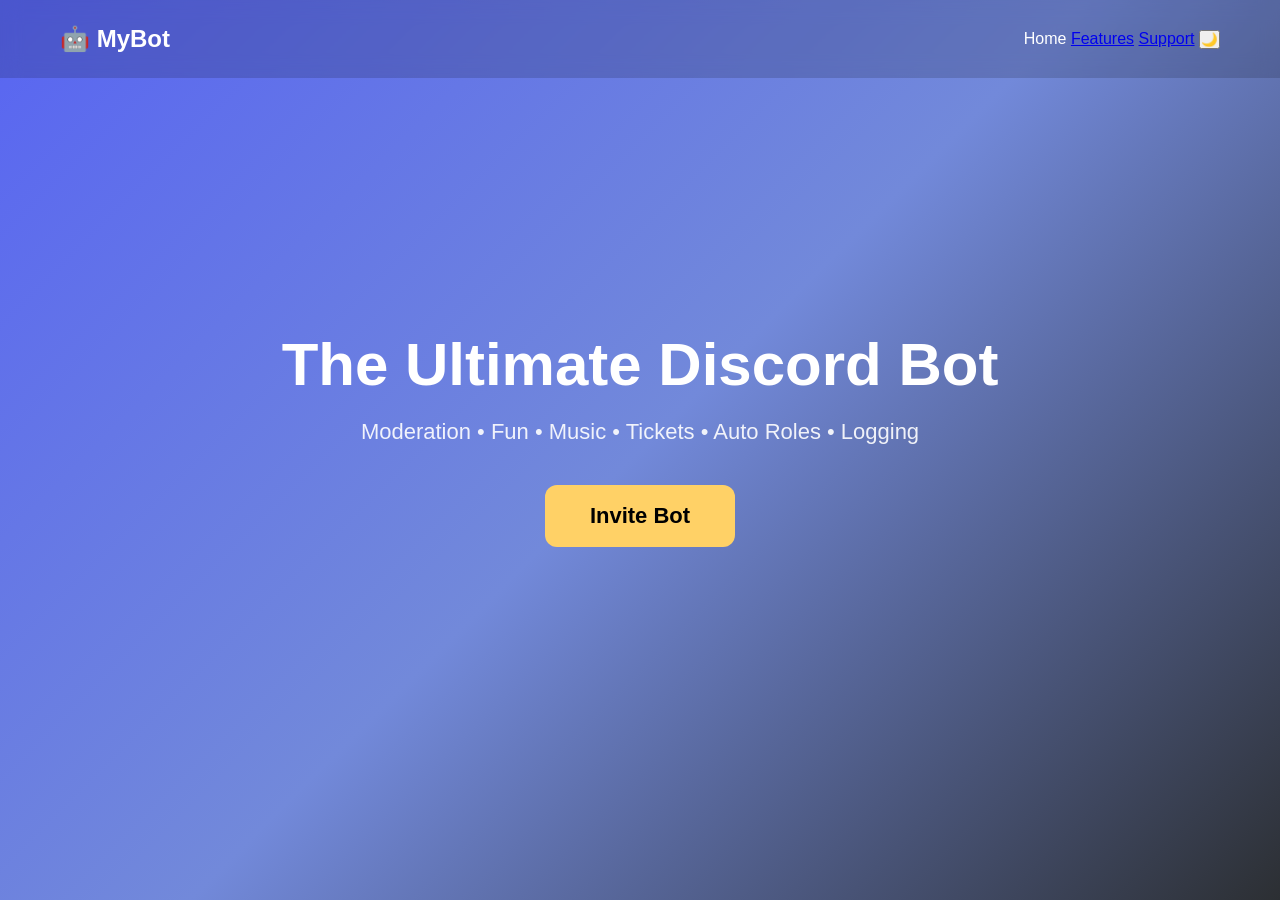
==== index.html @ 918c5ae9 "Update index.html" ====
<!DOCTYPE html>
<html lang="en">
<head>
<meta charset="UTF-8">
<meta name="viewport" content="width=device-width, initial-scale=1.0">
<title>My Discord Bot</title>
<link rel="stylesheet" href="style.css">
</head>
<script src="script.js"></script>
<body>

<nav>
    <h2>🤖 MyBot</h2>

    <div <a href="index.html">Home</a>
<a href="features.html">Features</a>
<a href="support.html">Support</a>
<button id="theme-toggle">🌙</button>
    </div>
</nav>

<section class="hero">

<h1>The Ultimate Discord Bot</h1>

<p>
Moderation • Fun • Music • Tickets • Auto Roles • Logging
</p>

<a href="https://discord.com/oauth2/authorize?client_id=1532870250482237530&permissions=8&integration_type=0&scope=bot+applications.commands">
<button class="invite">Invite Bot</button>
</a>

</section>

</body>
</html>
---- style.css ----
*{
margin:0;
padding:0;
box-sizing:border-box;
font-family:Arial, Helvetica, sans-serif;
}

body{

background:linear-gradient(135deg,#5865F2,#7289DA,#2C2F33);

height:100vh;

color:white;

}

nav{

display:flex;

justify-content:space-between;

align-items:center;

padding:25px 60px;

background:rgba(0,0,0,.15);

backdrop-filter:blur(10px);

}

.nav-links a{

text-decoration:none;

color:white;

margin-left:30px;

font-weight:bold;

transition:.3s;

}

.nav-links a:hover{

color:#FFD166;

}

.hero{

display:flex;

flex-direction:column;

justify-content:center;

align-items:center;

text-align:center;

height:80vh;

}

.hero h1{

font-size:60px;

margin-bottom:20px;

}

.hero p{

font-size:22px;

margin-bottom:40px;

opacity:.9;

}

.invite{

padding:18px 45px;

font-size:22px;

border:none;

border-radius:12px;

background:#FFD166;

cursor:pointer;

font-weight:bold;

transition:.3s;

}

.invite:hover{

transform:scale(1.08);

background:white;

}
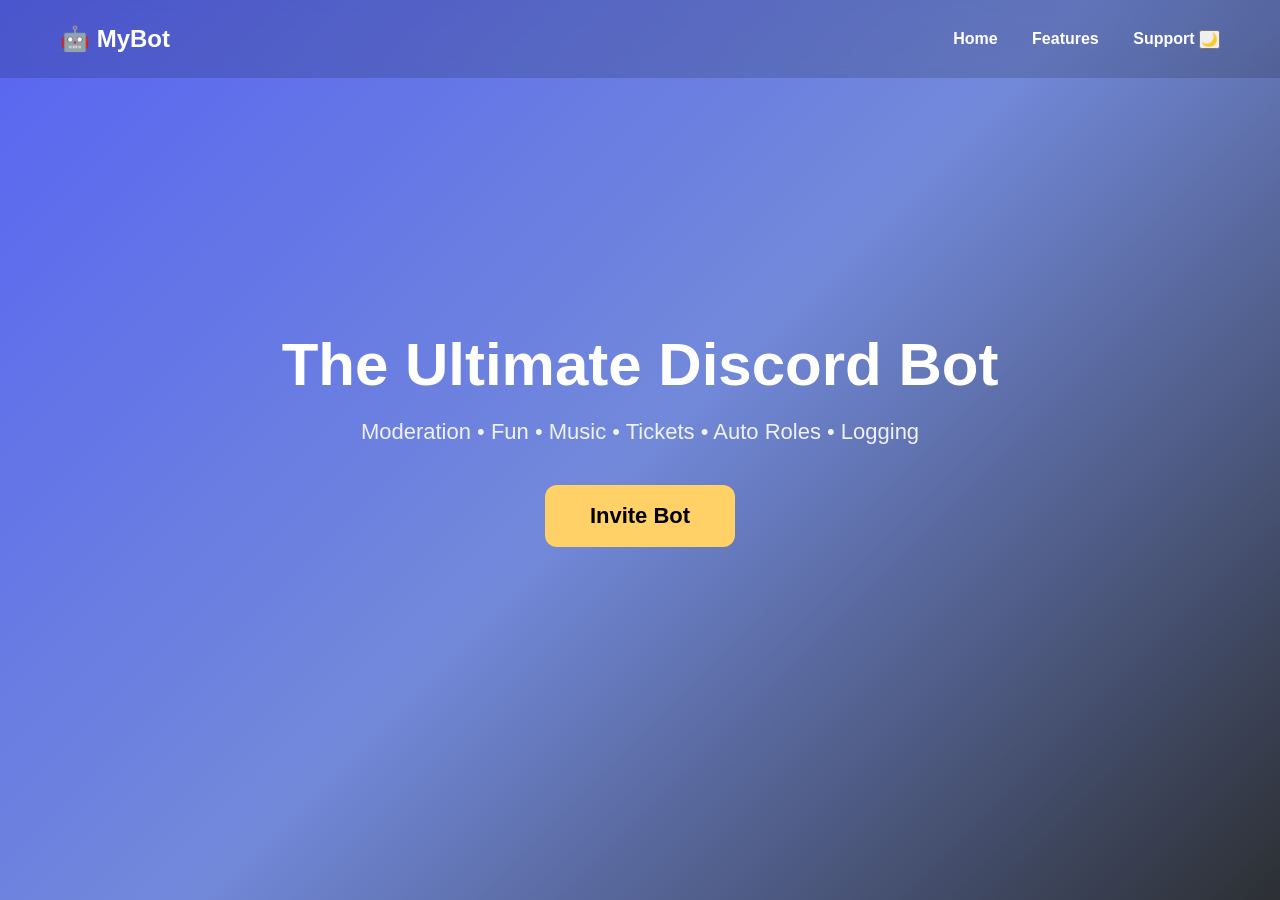
==== commit 8db4220d: "Update index.html" ====
--- a/index.html
+++ b/index.html
@@ -12,10 +12,12 @@
 <nav>
     <h2>🤖 MyBot</h2>
 
-    <div <a href="index.html">Home</a>
-<a href="features.html">Features</a>
-<a href="support.html">Support</a>
-<button id="theme-toggle">🌙</button>
+    <div class="nav-links">
+        <a href="index.html">Home</a>
+        <a href="features.html">Features</a>
+        <a href="support.html">Support</a>
+
+        <button id="theme-toggle">🌙</button>
     </div>
 </nav>
 
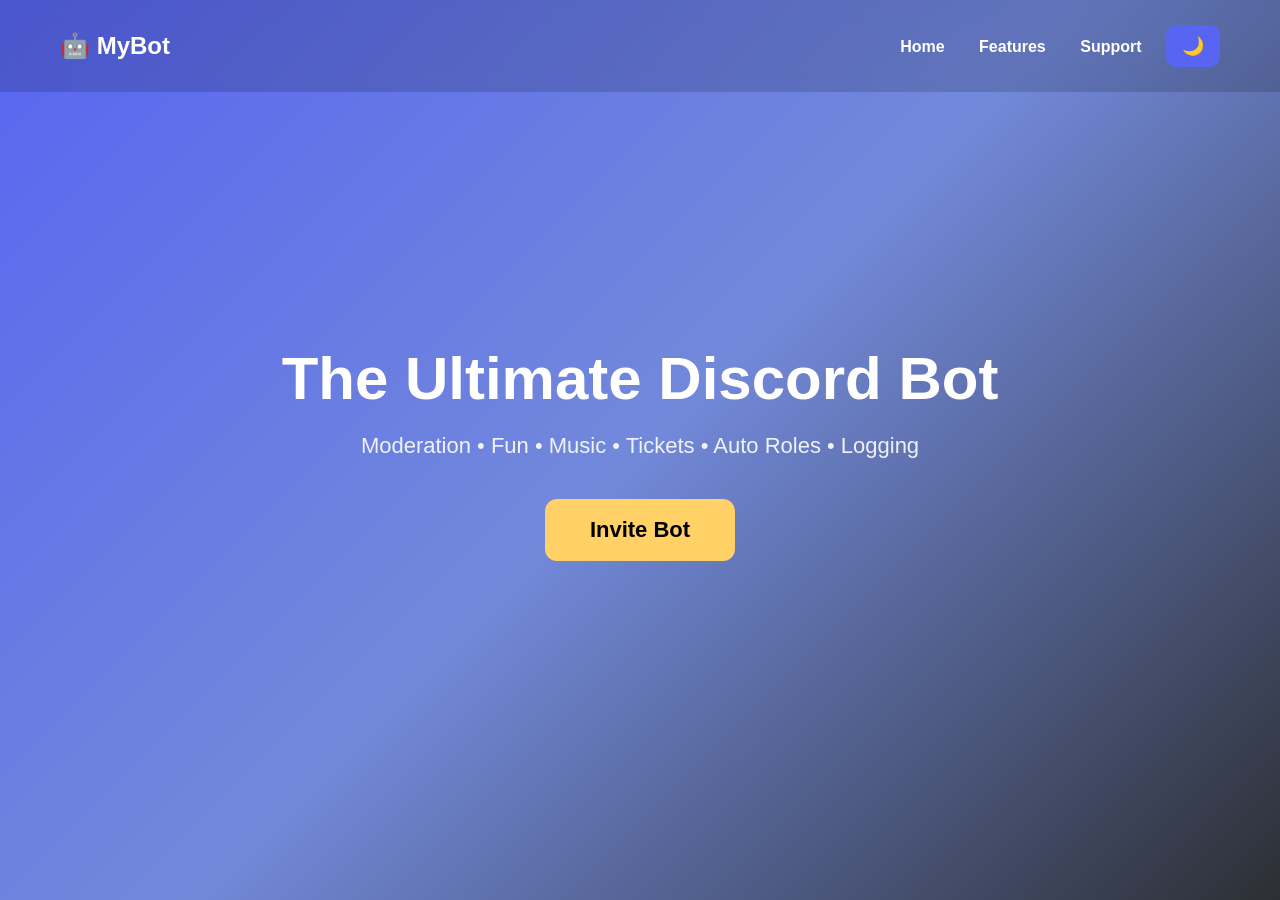
==== commit 0a1d6da9: "Update index.html" ====
--- a/index.html
+++ b/index.html
@@ -34,6 +34,6 @@
 </a>
 
 </section>
-
+<script src="script.js"></script>
 </body>
 </html>
--- a/style.css
+++ b/style.css
@@ -1,3 +1,16 @@
+:root{
+    --bg:#1e1f22;
+    --text:white;
+    --card:#2b2d31;
+    --button:#5865F2;
+}
+
+body.light{
+    --bg:#f5f5f5;
+    --text:#222;
+    --card:white;
+    --button:#5865F2;
+}
 *{
 margin:0;
 padding:0;
@@ -5,7 +18,9 @@
 font-family:Arial, Helvetica, sans-serif;
 }
 
-body{
+body{background: var(--bg);
+color: var(--text);
+transition: .3s;
 
 background:linear-gradient(135deg,#5865F2,#7289DA,#2C2F33);
 
@@ -112,3 +127,21 @@
 background:white;
 
 }
+#theme-toggle{
+    background:var(--button);
+    color:white;
+    border:none;
+    padding:10px 16px;
+    border-radius:10px;
+    cursor:pointer;
+    margin-left:20px;
+    font-size:18px;
+}
+
+#theme-toggle:hover{
+    transform:scale(1.05);
+}
+
+.card{
+    background:var(--card);
+}
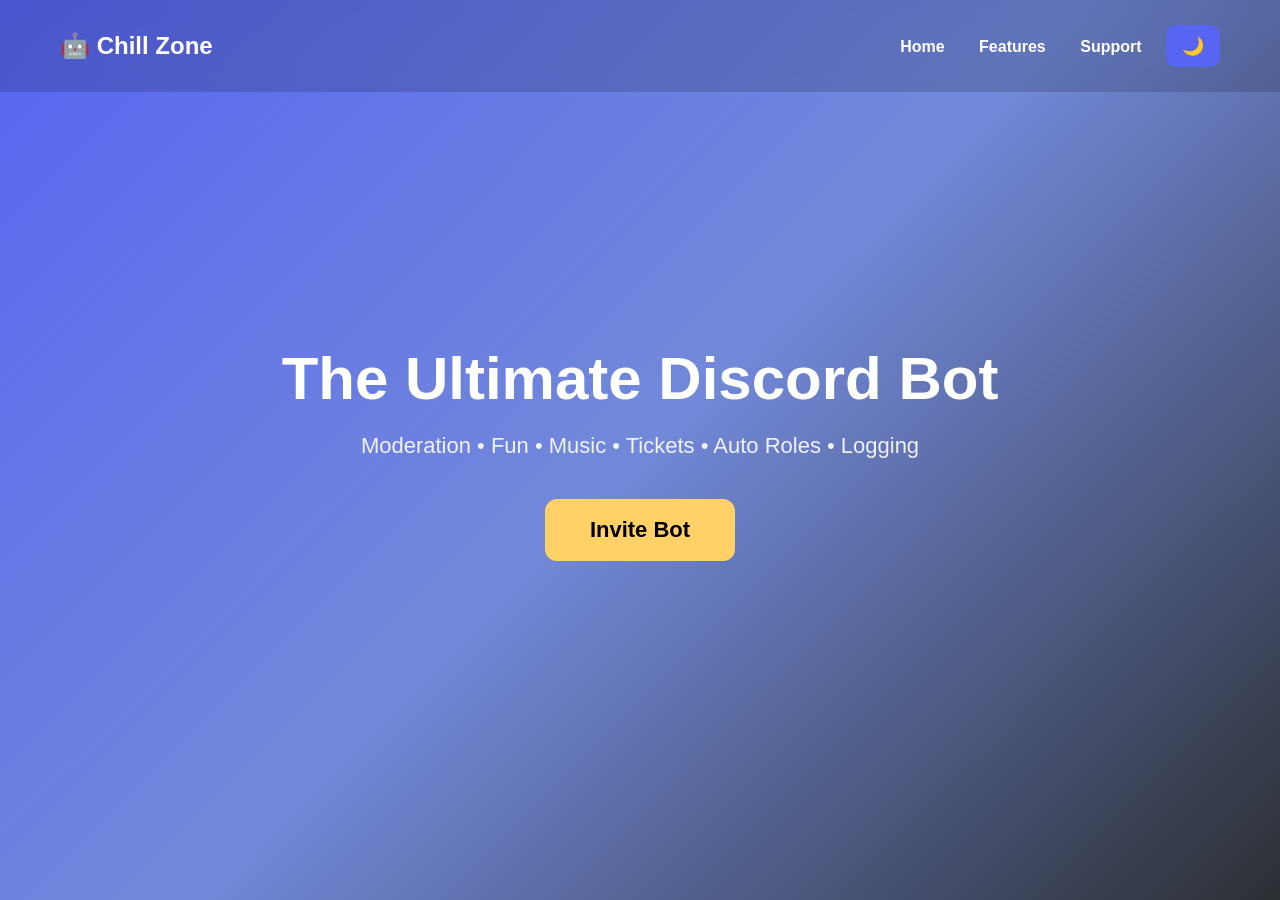
==== commit 8db322fb: "Update index.html" ====
--- a/index.html
+++ b/index.html
@@ -6,11 +6,10 @@
 <title>My Discord Bot</title>
 <link rel="stylesheet" href="style.css">
 </head>
-<script src="script.js"></script>
 <body>
 
 <nav>
-    <h2>🤖 MyBot</h2>
+    <h2>🤖 Chill Zone </h2>
 
     <div class="nav-links">
         <a href="index.html">Home</a>
@@ -34,6 +33,8 @@
 </a>
 
 </section>
+
 <script src="script.js"></script>
+
 </body>
 </html>
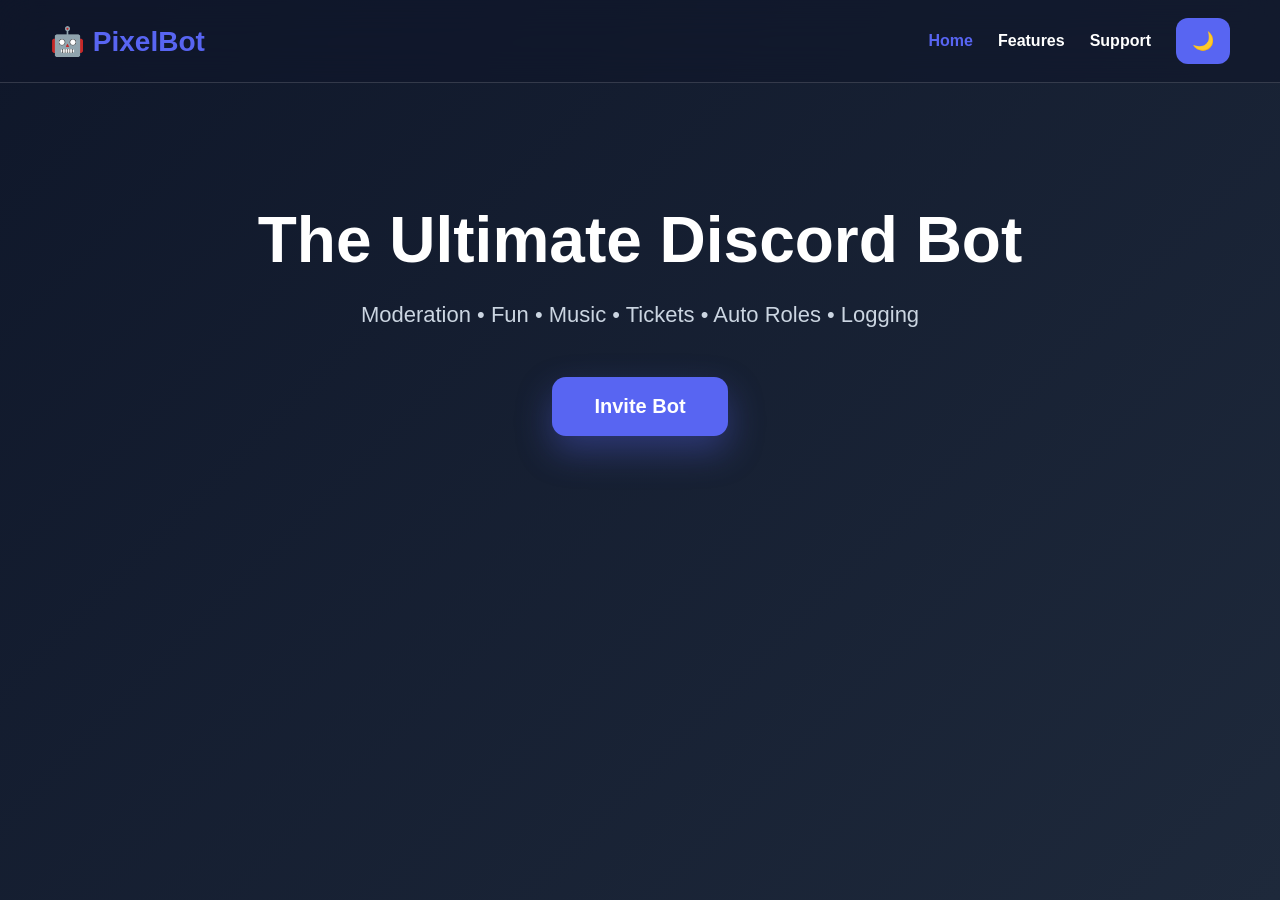
==== commit 82a9bc87: "Update index.html" ====
--- a/index.html
+++ b/index.html
@@ -9,7 +9,7 @@
 <body>
 
 <nav>
-    <h2>🤖 Chill Zone </h2>
+    <h2>🤖 PixelBot </h2>
 
     <div class="nav-links">
         <a href="index.html">Home</a>
--- a/style.css
+++ b/style.css
@@ -1,147 +1,361 @@
+/* =========================
+   Professional Discord Bot Website
+   ========================= */
+
 :root{
-    --bg:#1e1f22;
-    --text:white;
-    --card:#2b2d31;
-    --button:#5865F2;
+    --bg:#0f172a;
+    --bg2:#1e293b;
+    --text:#ffffff;
+    --text2:#cbd5e1;
+    --primary:#5865F2;
+    --secondary:#7c3aed;
+    --card:rgba(255,255,255,.08);
+    --border:rgba(255,255,255,.15);
+    --nav:rgba(15,23,42,.6);
 }
 
 body.light{
-    --bg:#f5f5f5;
-    --text:#222;
-    --card:white;
-    --button:#5865F2;
-}
+    --bg:#f8fafc;
+    --bg2:#e2e8f0;
+    --text:#111827;
+    --text2:#4b5563;
+    --primary:#5865F2;
+    --secondary:#4f46e5;
+    --card:rgba(255,255,255,.75);
+    --border:rgba(0,0,0,.08);
+    --nav:rgba(255,255,255,.7);
+}
+
 *{
-margin:0;
-padding:0;
-box-sizing:border-box;
-font-family:Arial, Helvetica, sans-serif;
-}
-
-body{background: var(--bg);
-color: var(--text);
-transition: .3s;
-
-background:linear-gradient(135deg,#5865F2,#7289DA,#2C2F33);
-
-height:100vh;
-
-color:white;
-
-}
+    margin:0;
+    padding:0;
+    box-sizing:border-box;
+    font-family:Arial,Helvetica,sans-serif;
+}
+
+html{
+    scroll-behavior:smooth;
+}
+
+body{
+
+    background:
+    linear-gradient(135deg,var(--bg),var(--bg2));
+
+    color:var(--text);
+
+    min-height:100vh;
+
+    transition:.35s;
+
+}
+
+/* ================= NAV ================= */
 
 nav{
 
-display:flex;
-
-justify-content:space-between;
-
-align-items:center;
-
-padding:25px 60px;
-
-background:rgba(0,0,0,.15);
-
-backdrop-filter:blur(10px);
+    position:sticky;
+
+    top:0;
+
+    display:flex;
+
+    justify-content:space-between;
+
+    align-items:center;
+
+    padding:18px 50px;
+
+    backdrop-filter:blur(18px);
+
+    background:var(--nav);
+
+    border-bottom:1px solid var(--border);
+
+    z-index:1000;
+
+}
+
+nav h2{
+
+    color:var(--primary);
+
+    font-size:28px;
+
+}
+
+.nav-links{
+
+    display:flex;
+
+    align-items:center;
+
+    gap:25px;
 
 }
 
 .nav-links a{
 
-text-decoration:none;
-
-color:white;
-
-margin-left:30px;
-
-font-weight:bold;
-
-transition:.3s;
+    color:var(--text);
+
+    text-decoration:none;
+
+    font-weight:600;
+
+    transition:.3s;
 
 }
 
 .nav-links a:hover{
 
-color:#FFD166;
-
-}
+    color:var(--primary);
+
+}
+
+/* ================= BUTTONS ================= */
+
+button{
+
+    cursor:pointer;
+
+}
+
+.invite{
+
+    background:var(--primary);
+
+    color:white;
+
+    border:none;
+
+    padding:18px 42px;
+
+    font-size:20px;
+
+    border-radius:14px;
+
+    font-weight:bold;
+
+    transition:.3s;
+
+    box-shadow:0 15px 35px rgba(88,101,242,.35);
+
+}
+
+.invite:hover{
+
+    transform:translateY(-5px);
+
+    box-shadow:0 25px 45px rgba(88,101,242,.5);
+
+}
+
+#theme-toggle{
+
+    background:var(--primary);
+
+    color:white;
+
+    border:none;
+
+    padding:12px 16px;
+
+    border-radius:12px;
+
+    font-size:18px;
+
+    transition:.3s;
+
+}
+
+#theme-toggle:hover{
+
+    transform:rotate(15deg);
+
+}
+
+/* ================= HERO ================= */
 
 .hero{
 
-display:flex;
-
-flex-direction:column;
-
-justify-content:center;
-
-align-items:center;
-
-text-align:center;
-
-height:80vh;
+    display:flex;
+
+    flex-direction:column;
+
+    justify-content:center;
+
+    align-items:center;
+
+    text-align:center;
+
+    padding:120px 20px;
 
 }
 
 .hero h1{
 
-font-size:60px;
-
-margin-bottom:20px;
+    font-size:64px;
+
+    margin-bottom:20px;
 
 }
 
 .hero p{
 
-font-size:22px;
-
-margin-bottom:40px;
-
-opacity:.9;
-
-}
-
-.invite{
-
-padding:18px 45px;
-
-font-size:22px;
-
-border:none;
-
-border-radius:12px;
-
-background:#FFD166;
-
-cursor:pointer;
-
-font-weight:bold;
-
-transition:.3s;
-
-}
-
-.invite:hover{
-
-transform:scale(1.08);
-
-background:white;
-
-}
-#theme-toggle{
-    background:var(--button);
-    color:white;
-    border:none;
-    padding:10px 16px;
-    border-radius:10px;
-    cursor:pointer;
-    margin-left:20px;
+    color:var(--text2);
+
+    font-size:22px;
+
+    max-width:700px;
+
+    margin-bottom:45px;
+
+    line-height:1.6;
+
+}
+
+/* ================= CARDS ================= */
+
+.cards{
+
+    display:grid;
+
+    grid-template-columns:repeat(auto-fit,minmax(280px,1fr));
+
+    gap:30px;
+
+    padding:60px;
+
+}
+
+.card{
+
+    background:var(--card);
+
+    backdrop-filter:blur(15px);
+
+    border:1px solid var(--border);
+
+    border-radius:18px;
+
+    padding:30px;
+
+    transition:.3s;
+
+}
+
+.card:hover{
+
+    transform:translateY(-10px);
+
+    box-shadow:0 25px 45px rgba(0,0,0,.2);
+
+}
+
+.card h3{
+
+    margin-bottom:15px;
+
+    color:var(--primary);
+
+}
+
+.card p{
+
+    color:var(--text2);
+
+    line-height:1.6;
+
+}
+
+/* ================= FEATURES ================= */
+
+.features{
+
+    padding:80px 40px;
+
+    text-align:center;
+
+}
+
+.features h2{
+
+    font-size:42px;
+
+    margin-bottom:50px;
+
+}
+
+/* ================= FOOTER ================= */
+
+footer{
+
+    margin-top:80px;
+
+    text-align:center;
+
+    padding:35px;
+
+    color:var(--text2);
+
+    border-top:1px solid var(--border);
+
+}
+
+/* ================= SCROLLBAR ================= */
+
+::-webkit-scrollbar{
+
+    width:10px;
+
+}
+
+::-webkit-scrollbar-thumb{
+
+    background:var(--primary);
+
+    border-radius:20px;
+
+}
+
+/* ================= MOBILE ================= */
+
+@media(max-width:900px){
+
+nav{
+
+    flex-direction:column;
+
+    gap:20px;
+
+    padding:20px;
+
+}
+
+.nav-links{
+
+    flex-wrap:wrap;
+
+    justify-content:center;
+
+}
+
+.hero h1{
+
+    font-size:42px;
+
+}
+
+.hero p{
+
     font-size:18px;
-}
-
-#theme-toggle:hover{
-    transform:scale(1.05);
-}
-
-.card{
-    background:var(--card);
-}
+
+}
+
+.cards{
+
+    padding:25px;
+
+}
+
+}
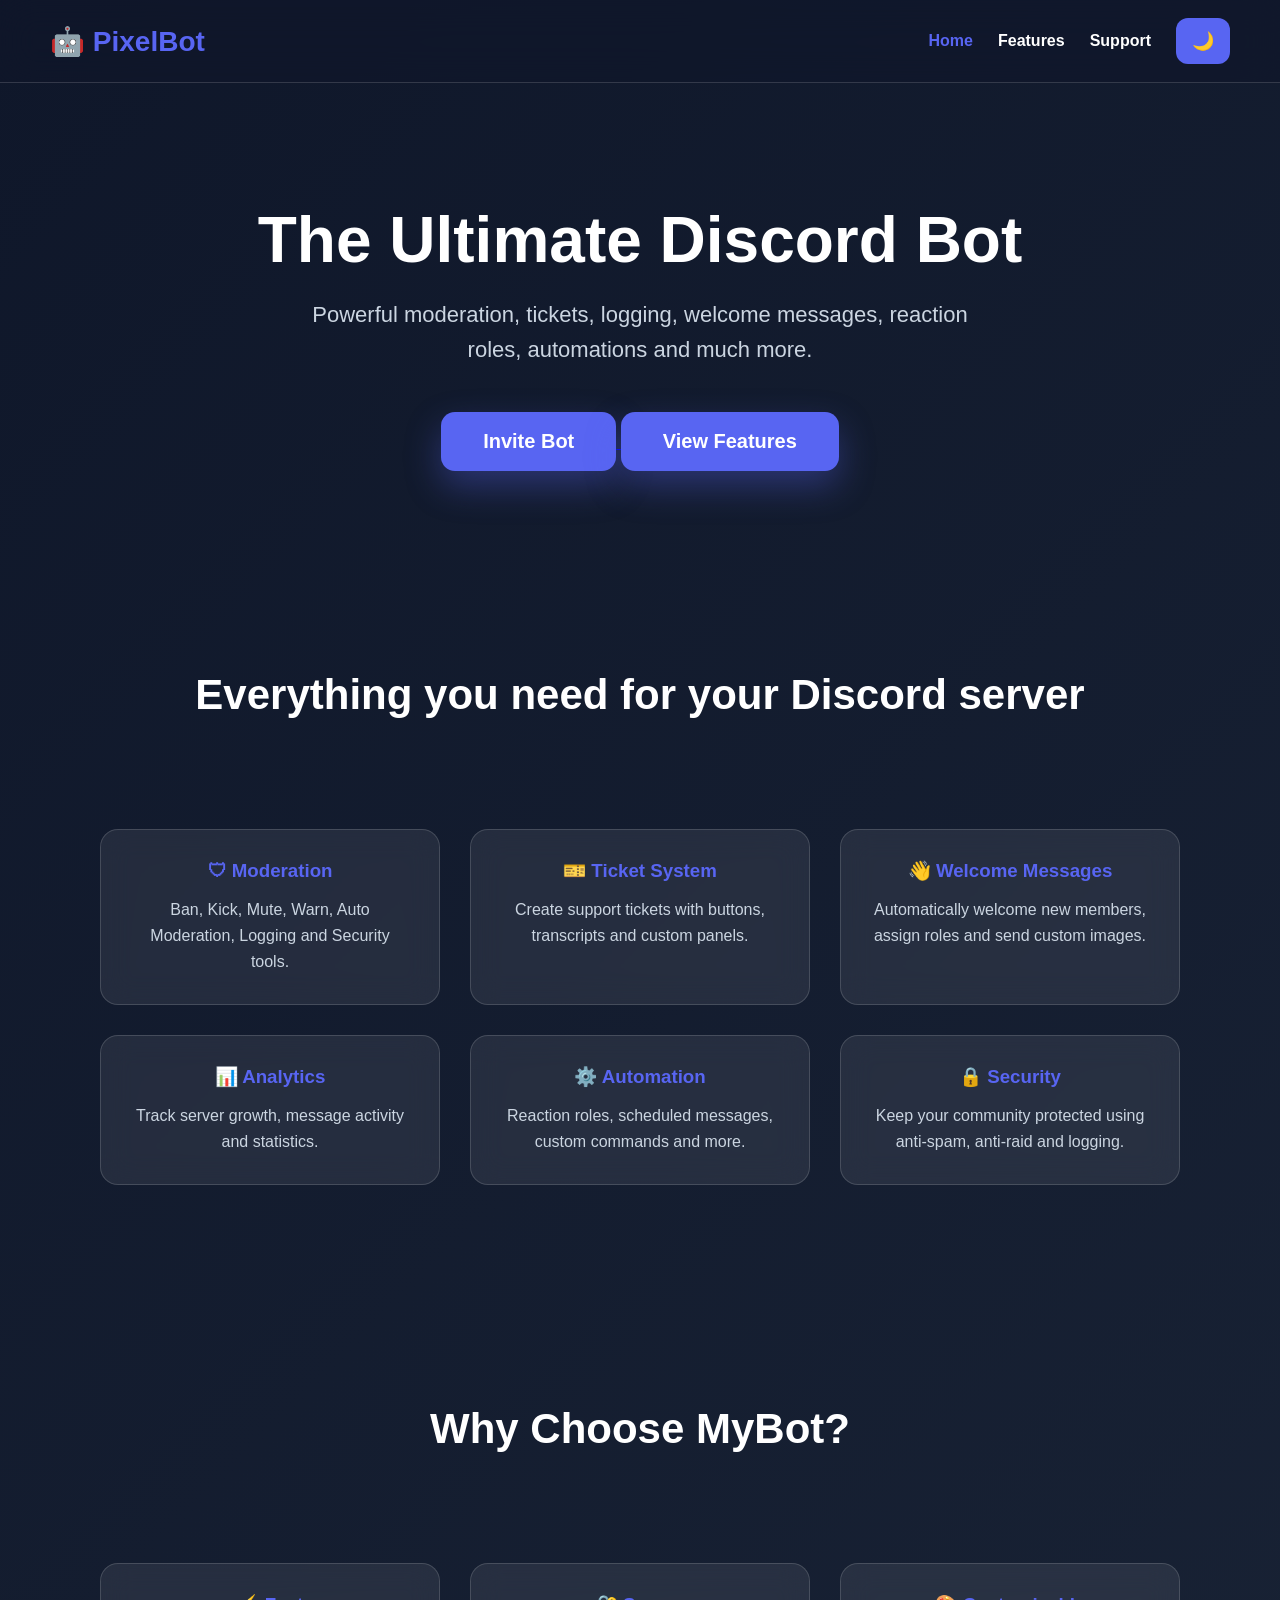
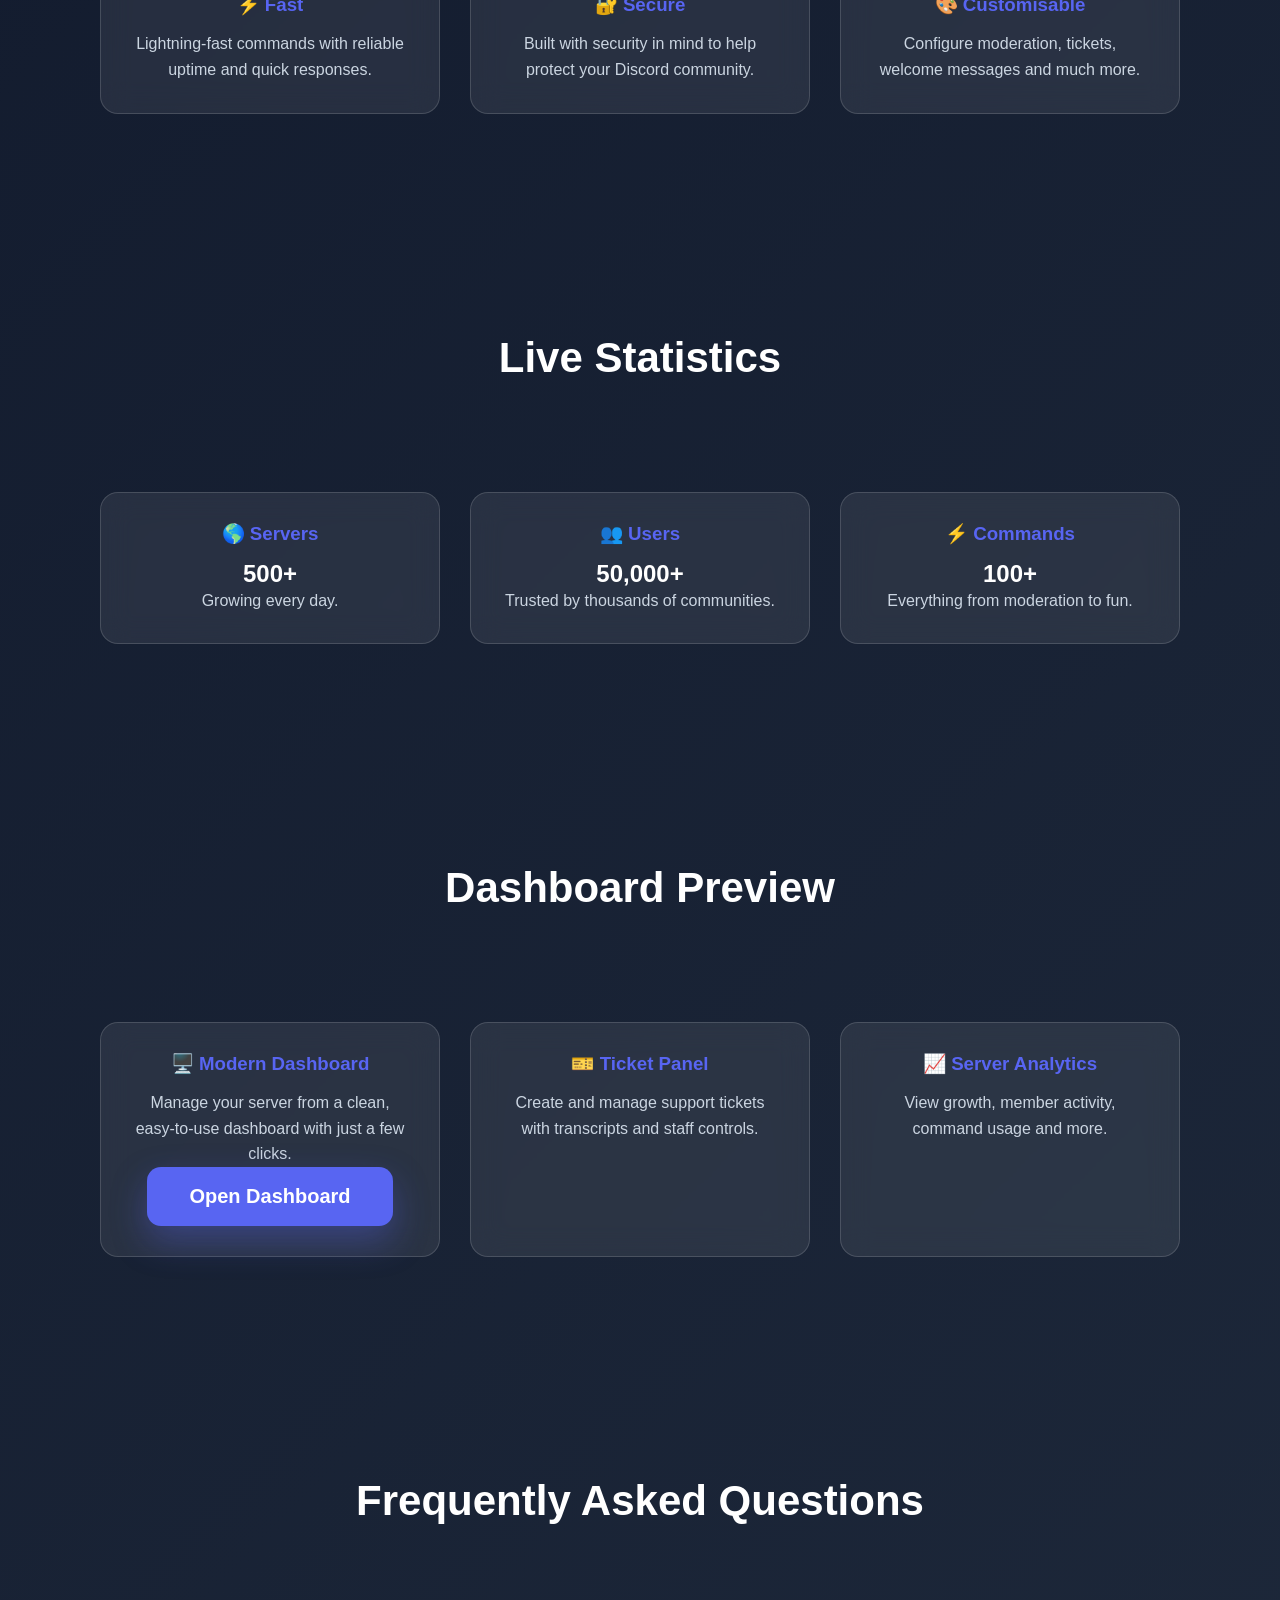
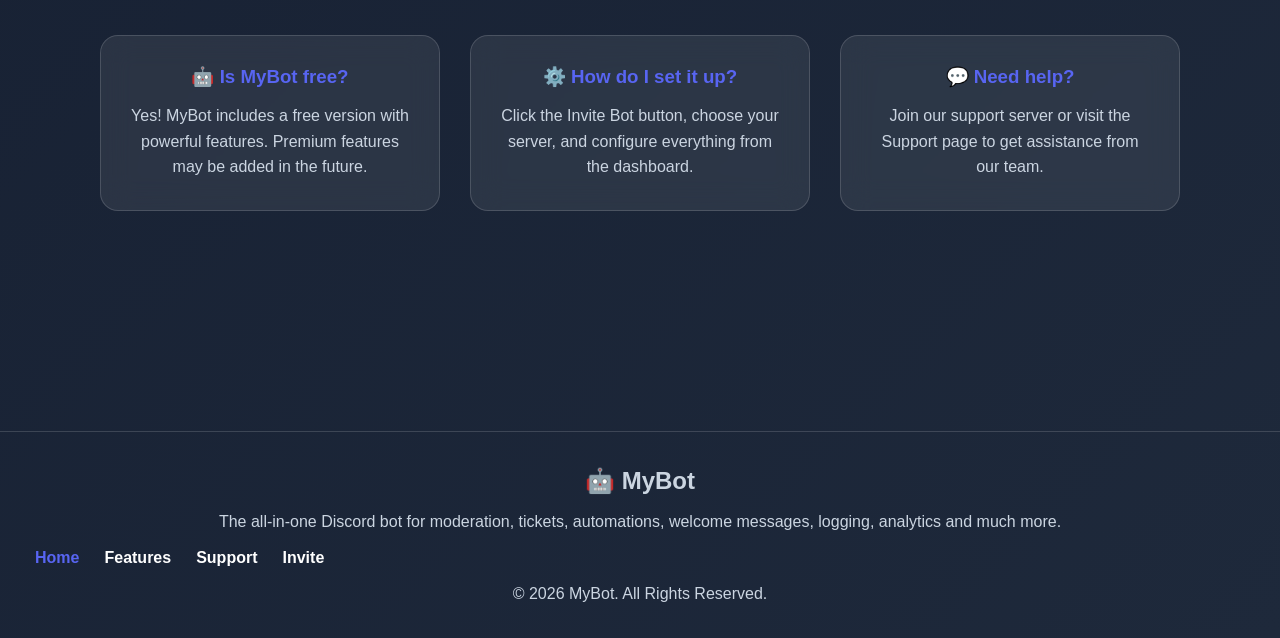
==== commit eea4d17b: "Update index.html" ====
--- a/index.html
+++ b/index.html
@@ -1,38 +1,324 @@
 <!DOCTYPE html>
 <html lang="en">
 <head>
-<meta charset="UTF-8">
-<meta name="viewport" content="width=device-width, initial-scale=1.0">
-<title>My Discord Bot</title>
-<link rel="stylesheet" href="style.css">
+    <meta charset="UTF-8">
+    <meta name="viewport" content="width=device-width, initial-scale=1.0">
+    <title>MyBot | Professional Discord Bot</title>
+
+    <link rel="stylesheet" href="style.css">
+
+    <meta name="theme-color" content="#5865F2">
+    <meta name="description" content="The Ultimate Discord Bot for Moderation, Tickets, Logging, Welcome Messages and More.">
 </head>
+
 <body>
 
 <nav>
+
     <h2>🤖 PixelBot </h2>
 
     <div class="nav-links">
+
         <a href="index.html">Home</a>
+
         <a href="features.html">Features</a>
+
         <a href="support.html">Support</a>
 
         <button id="theme-toggle">🌙</button>
-    </div>
+
+    </div>
+
 </nav>
 
 <section class="hero">
 
-<h1>The Ultimate Discord Bot</h1>
-
-<p>
-Moderation • Fun • Music • Tickets • Auto Roles • Logging
-</p>
-
-<a href="https://discord.com/oauth2/authorize?client_id=1532870250482237530&permissions=8&integration_type=0&scope=bot+applications.commands">
-<button class="invite">Invite Bot</button>
-</a>
-
-</section>
+    <h1>
+        The Ultimate Discord Bot
+    </h1>
+
+    <p>
+        Powerful moderation, tickets, logging, welcome messages,
+        reaction roles, automations and much more.
+    </p>
+
+    <div class="hero-buttons">
+
+        <a href="https://discord.com/oauth2/authorize?client_id=1532870250482237530&permissions=8&integration_type=0&scope=bot+applications.commands">
+
+            <button class="invite">
+                Invite Bot
+            </button>
+
+        </a>
+
+        <a href="#features">
+
+            <button class="invite">
+                View Features
+            </button>
+
+        </a>
+
+    </div>
+
+</section>
+
+<section class="features" id="features">
+
+<h2>Everything you need for your Discord server</h2>
+
+<div class="cards">
+
+<div class="card">
+
+<h3>🛡 Moderation</h3>
+
+<p>
+Ban, Kick, Mute, Warn, Auto Moderation,
+Logging and Security tools.
+</p>
+
+</div>
+
+<div class="card">
+
+<h3>🎫 Ticket System</h3>
+
+<p>
+Create support tickets with buttons,
+transcripts and custom panels.
+</p>
+
+</div>
+
+<div class="card">
+
+<h3>👋 Welcome Messages</h3>
+
+<p>
+Automatically welcome new members,
+assign roles and send custom images.
+</p>
+
+</div>
+
+<div class="card">
+
+<h3>📊 Analytics</h3>
+
+<p>
+Track server growth,
+message activity and statistics.
+</p>
+
+</div>
+
+<div class="card">
+
+<h3>⚙️ Automation</h3>
+
+<p>
+Reaction roles,
+scheduled messages,
+custom commands
+and more.
+</p>
+
+</div>
+
+<div class="card">
+
+<h3>🔒 Security</h3>
+
+<p>
+Keep your community protected
+using anti-spam,
+anti-raid
+and logging.
+</p>
+
+</div>
+
+</div>
+
+</section>
+<section class="features">
+
+    <h2>Why Choose MyBot?</h2>
+
+    <div class="cards">
+
+        <div class="card">
+            <h3>⚡ Fast</h3>
+            <p>
+                Lightning-fast commands with reliable uptime and quick responses.
+            </p>
+        </div>
+
+        <div class="card">
+            <h3>🔐 Secure</h3>
+            <p>
+                Built with security in mind to help protect your Discord community.
+            </p>
+        </div>
+
+        <div class="card">
+            <h3>🎨 Customisable</h3>
+            <p>
+                Configure moderation, tickets, welcome messages and much more.
+            </p>
+        </div>
+
+    </div>
+
+</section>
+
+<section class="features">
+
+    <h2>Live Statistics</h2>
+
+    <div class="cards">
+
+        <div class="card">
+            <h3>🌎 Servers</h3>
+            <h1>500+</h1>
+            <p>Growing every day.</p>
+        </div>
+
+        <div class="card">
+            <h3>👥 Users</h3>
+            <h1>50,000+</h1>
+            <p>Trusted by thousands of communities.</p>
+        </div>
+
+        <div class="card">
+            <h3>⚡ Commands</h3>
+            <h1>100+</h1>
+            <p>Everything from moderation to fun.</p>
+        </div>
+
+    </div>
+
+</section>
+
+<section class="features">
+
+    <h2>Dashboard Preview</h2>
+
+    <div class="cards">
+
+        <div class="card">
+
+            <h3>🖥️ Modern Dashboard</h3>
+
+            <p>
+                Manage your server from a clean,
+                easy-to-use dashboard with just a few clicks.
+            </p>
+
+            <button class="invite">
+                Open Dashboard
+            </button>
+
+        </div>
+
+        <div class="card">
+
+            <h3>🎫 Ticket Panel</h3>
+
+            <p>
+                Create and manage support tickets
+                with transcripts and staff controls.
+            </p>
+
+        </div>
+
+        <div class="card">
+
+            <h3>📈 Server Analytics</h3>
+
+            <p>
+                View growth,
+                member activity,
+                command usage
+                and more.
+            </p>
+
+        </div>
+
+    </div>
+
+</section>
+<section class="features">
+
+    <h2>Frequently Asked Questions</h2>
+
+    <div class="cards">
+
+        <div class="card">
+            <h3>🤖 Is MyBot free?</h3>
+            <p>
+                Yes! MyBot includes a free version with powerful features.
+                Premium features may be added in the future.
+            </p>
+        </div>
+
+        <div class="card">
+            <h3>⚙️ How do I set it up?</h3>
+            <p>
+                Click the Invite Bot button, choose your server,
+                and configure everything from the dashboard.
+            </p>
+        </div>
+
+        <div class="card">
+            <h3>💬 Need help?</h3>
+            <p>
+                Join our support server or visit the Support page
+                to get assistance from our team.
+            </p>
+        </div>
+
+    </div>
+
+</section>
+
+<footer>
+
+    <h2>🤖 MyBot</h2>
+
+    <br>
+
+    <p>
+        The all-in-one Discord bot for moderation,
+        tickets, automations, welcome messages,
+        logging, analytics and much more.
+    </p>
+
+    <br>
+
+    <div class="nav-links">
+
+        <a href="index.html">Home</a>
+
+        <a href="features.html">Features</a>
+
+        <a href="support.html">Support</a>
+
+        <a href="https://discord.com/oauth2/authorize?client_id=1532870250482237530&permissions=8&integration_type=0&scope=bot+applications.commands">
+            Invite
+        </a>
+
+    </div>
+
+    <br>
+
+    <p>
+        © 2026 MyBot. All Rights Reserved.
+    </p>
+
+</footer>
 
 <script src="script.js"></script>
 
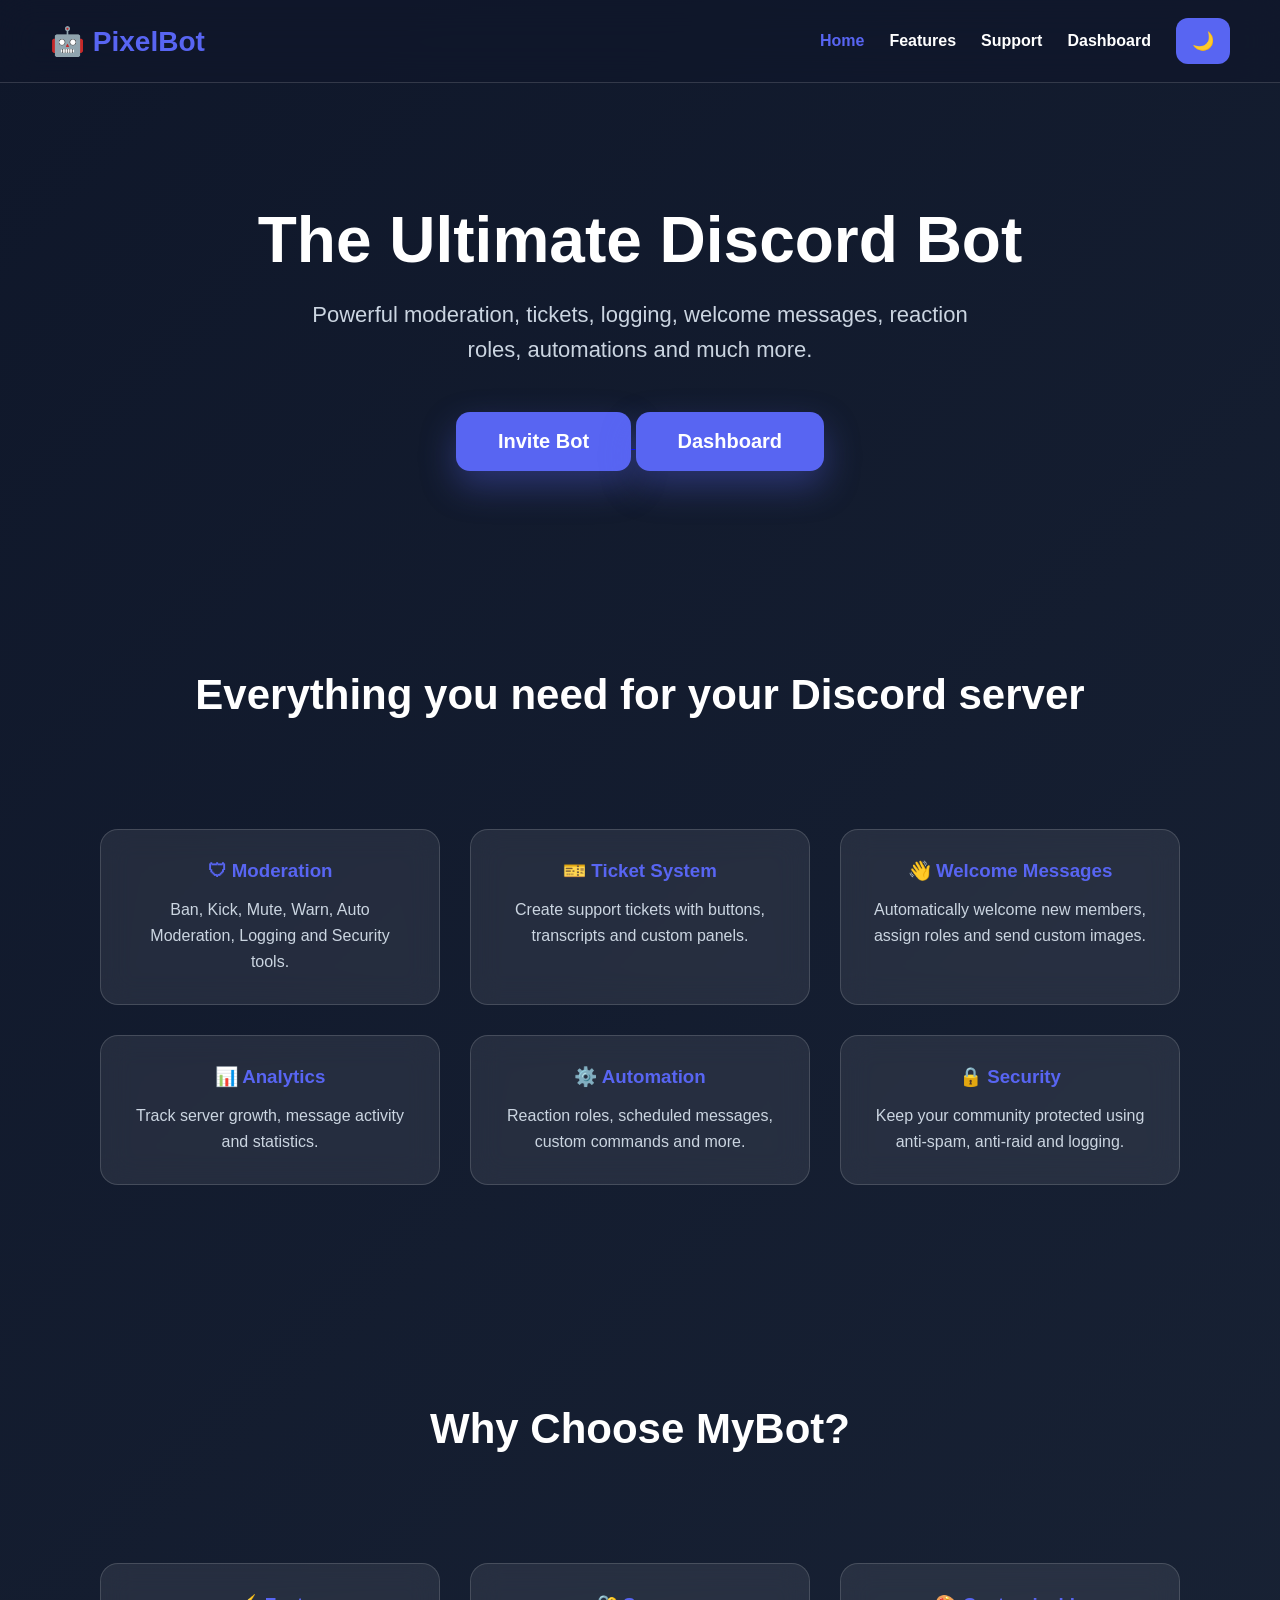
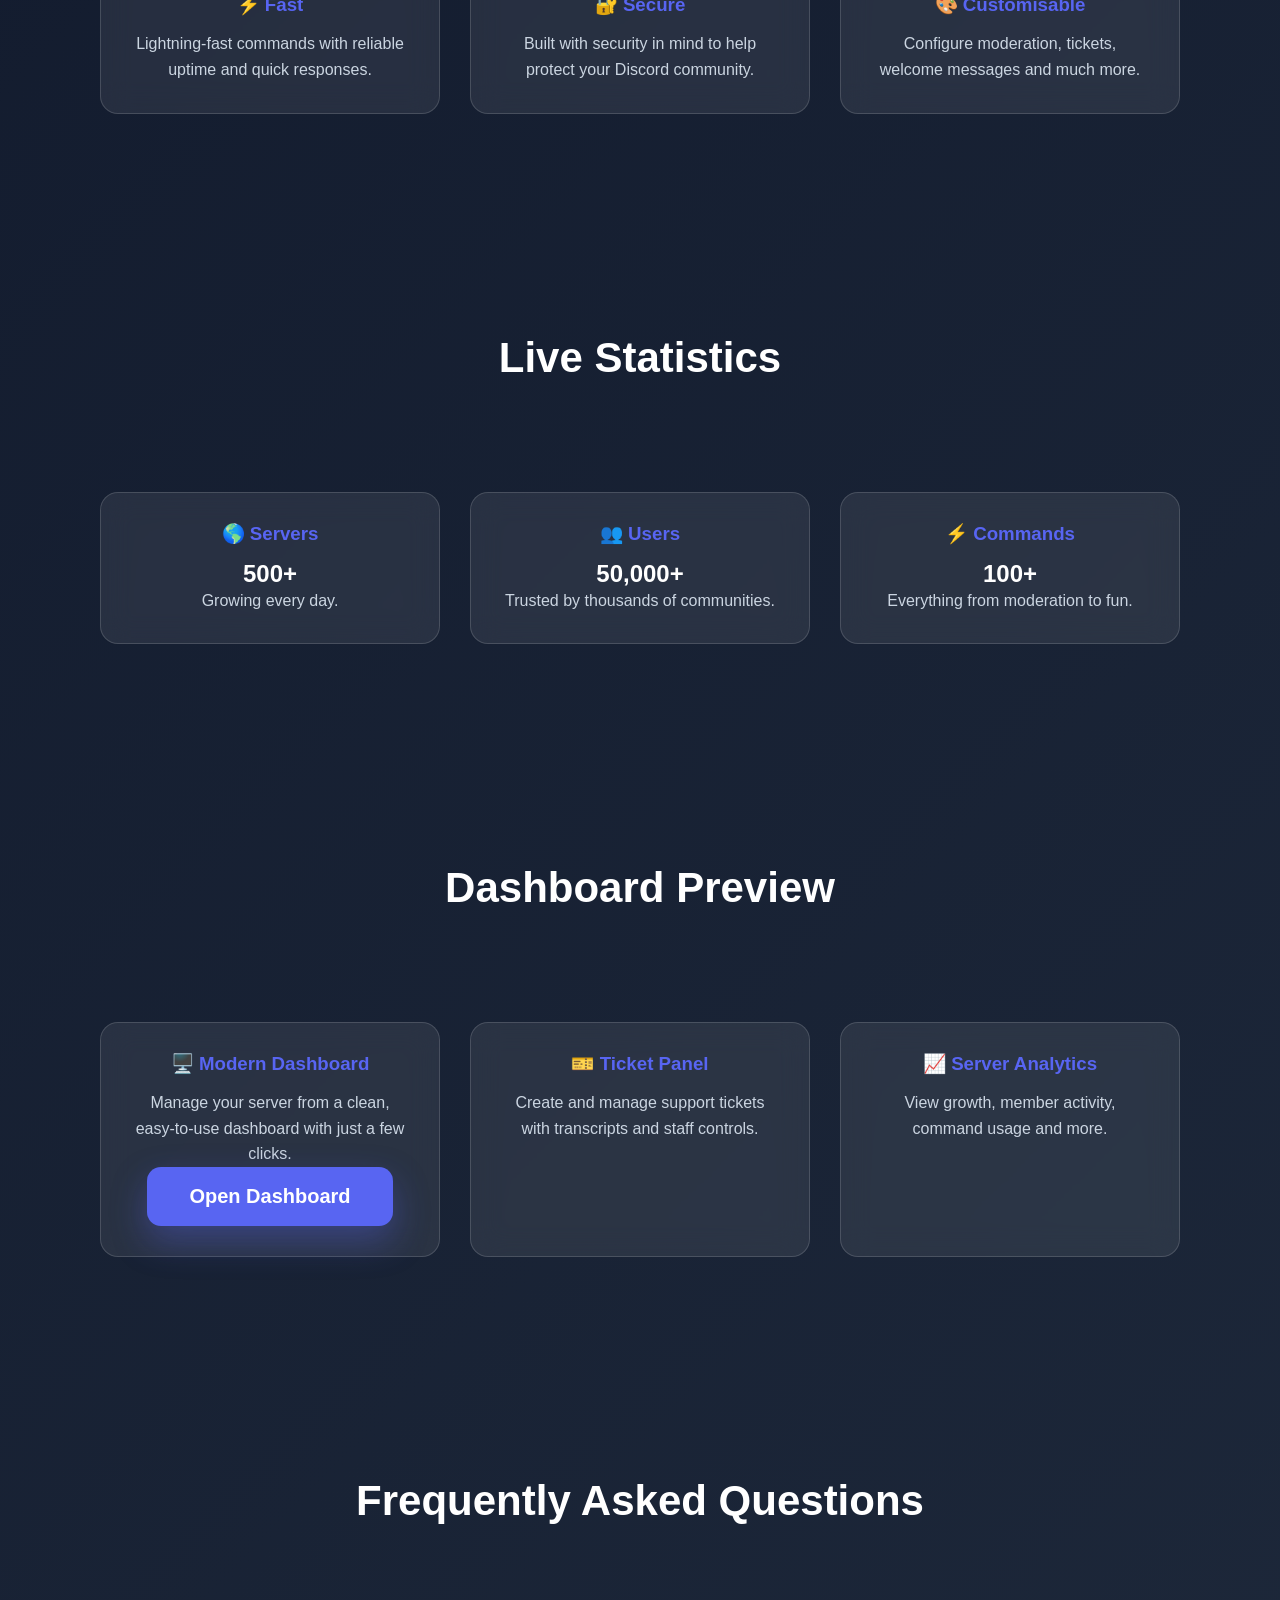
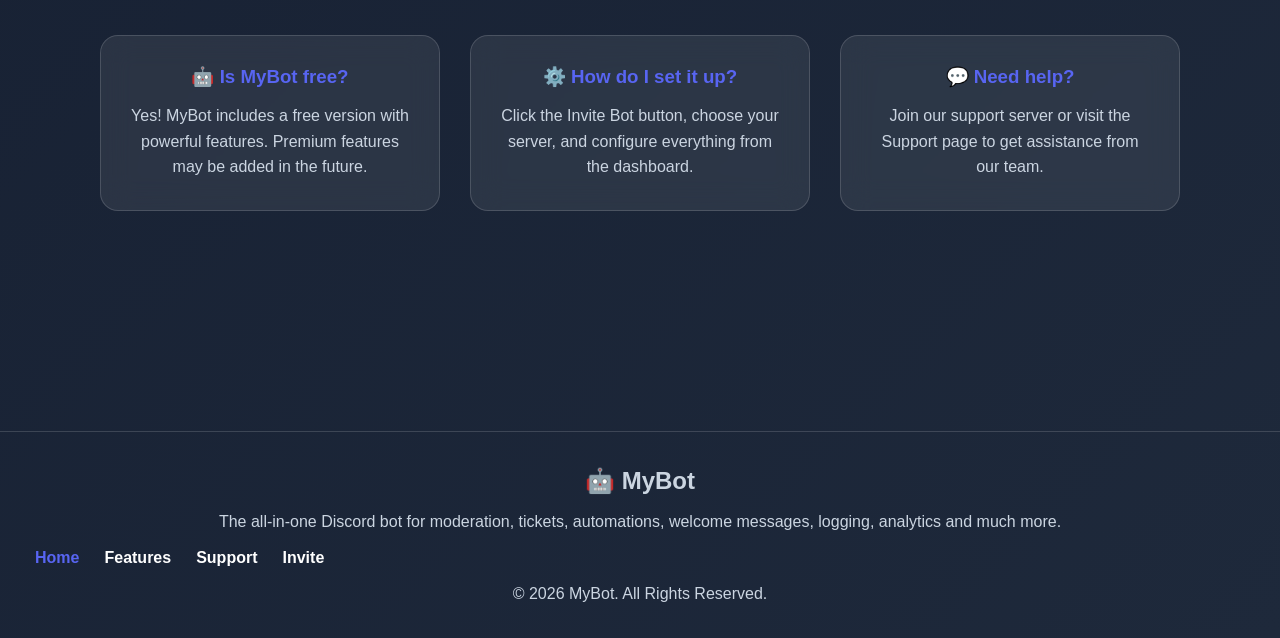
==== commit 4dc26b18: "Update index.html" ====
--- a/index.html
+++ b/index.html
@@ -17,15 +17,19 @@
 
     <h2>🤖 PixelBot </h2>
 
-    <div class="nav-links">
-
-        <a href="index.html">Home</a>
-
-        <a href="features.html">Features</a>
-
-        <a href="support.html">Support</a>
-
-        <button id="theme-toggle">🌙</button>
+    <div <div class="nav-links">
+
+    <a href="index.html">Home</a>
+
+    <a href="features.html">Features</a>
+
+    <a href="support.html">Support</a>
+
+    <a href="dashboard.html">Dashboard</a>
+
+    <button id="theme-toggle">🌙</button>
+
+</div>
 
     </div>
 
@@ -42,22 +46,17 @@
         reaction roles, automations and much more.
     </p>
 
-    <div class="hero-buttons">
-
-        <a href="https://discord.com/oauth2/authorize?client_id=1532870250482237530&permissions=8&integration_type=0&scope=bot+applications.commands">
-
-            <button class="invite">
-                Invite Bot
-            </button>
-
-        </a>
-
-        <a href="#features">
-
-            <button class="invite">
-                View Features
-            </button>
-
+    <div <div class="hero-buttons">
+
+    <a href="https://discord.com/oauth2/authorize?client_id=1532870250482237530&permissions=8&integration_type=0&scope=bot+applications.commands">
+        <button class="invite">Invite Bot</button>
+    </a>
+
+    <a href="dashboard.html">
+        <button class="invite">Dashboard</button>
+    </a>
+
+</div>
         </a>
 
     </div>
--- a/style.css
+++ b/style.css
@@ -359,3 +359,42 @@
 }
 
 }
+input,
+textarea{
+
+width:100%;
+
+padding:15px;
+
+border-radius:12px;
+
+border:none;
+
+margin-bottom:15px;
+
+font-size:16px;
+
+background:rgba(255,255,255,.08);
+
+color:var(--text);
+
+border:1px solid var(--border);
+
+}
+
+body.light input,
+body.light textarea{
+
+background:white;
+
+color:#111;
+
+}
+
+textarea{
+
+resize:vertical;
+
+min-height:180px;
+
+}
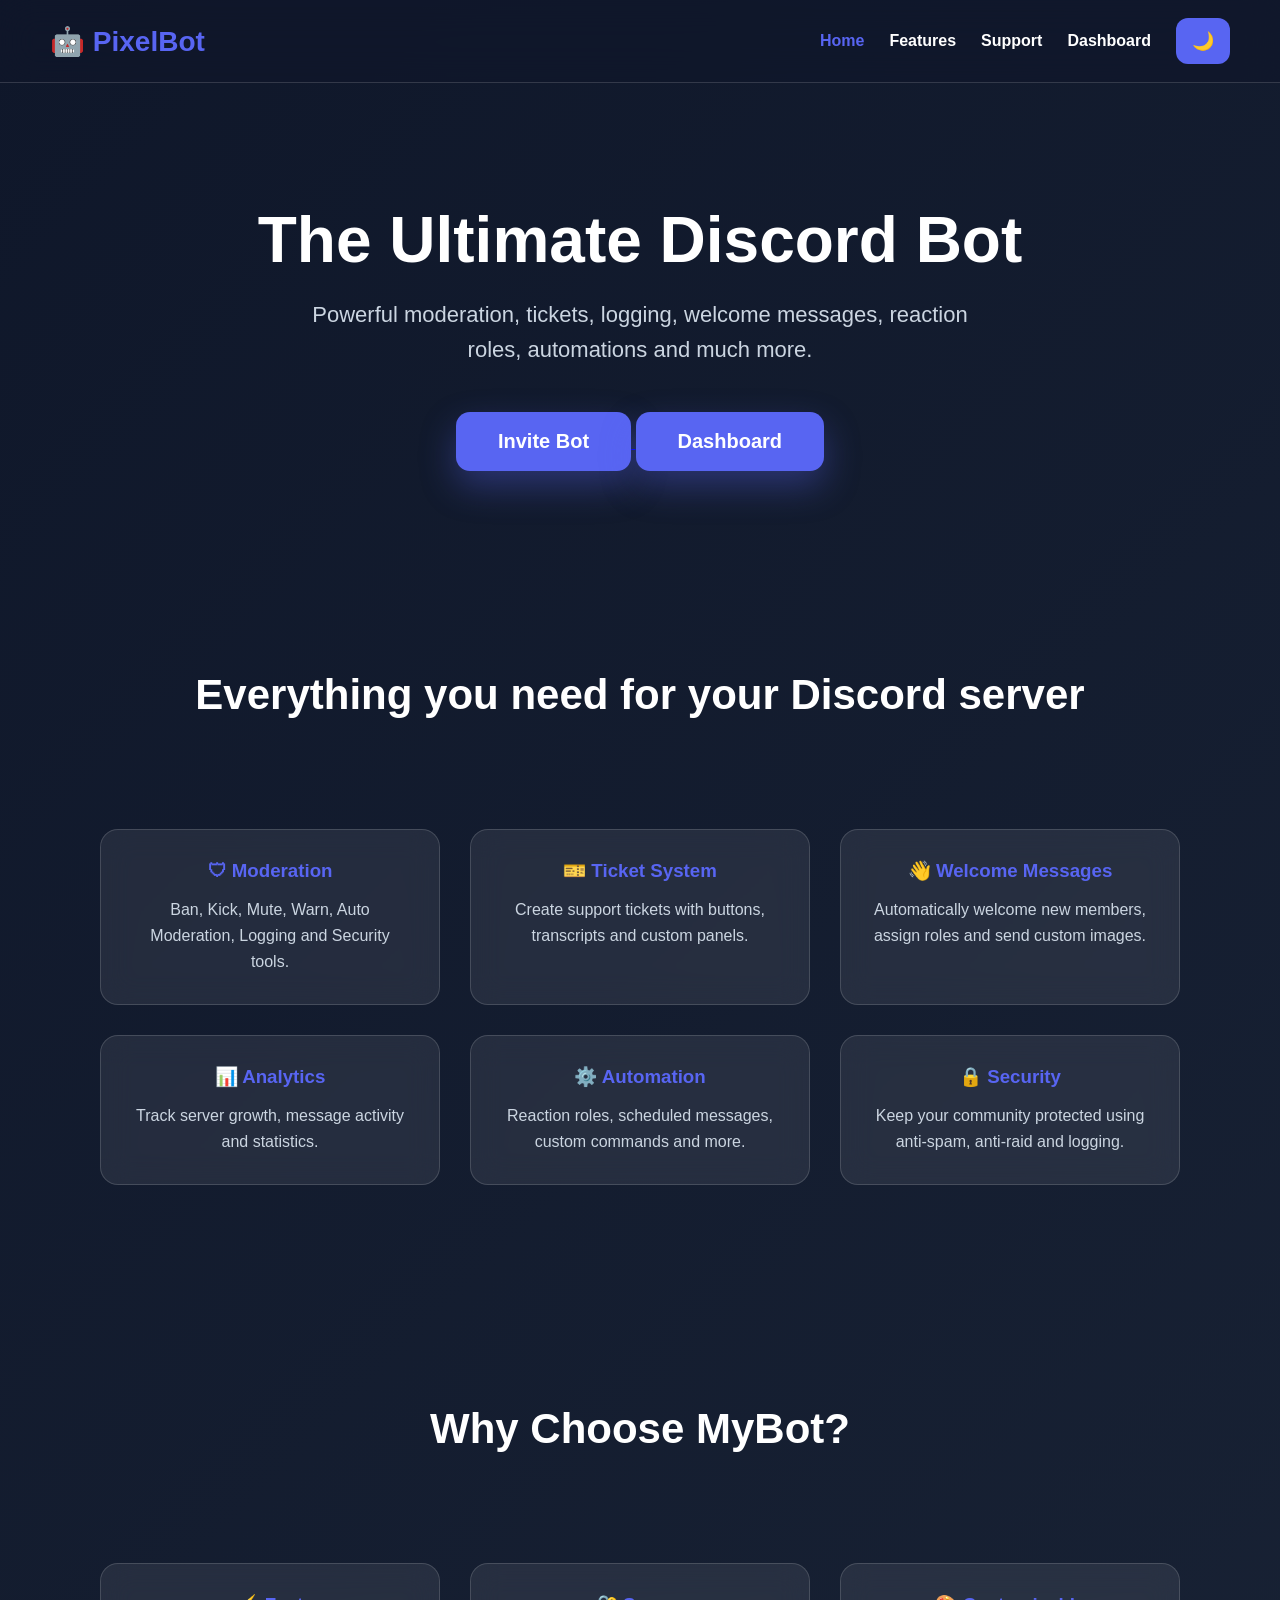
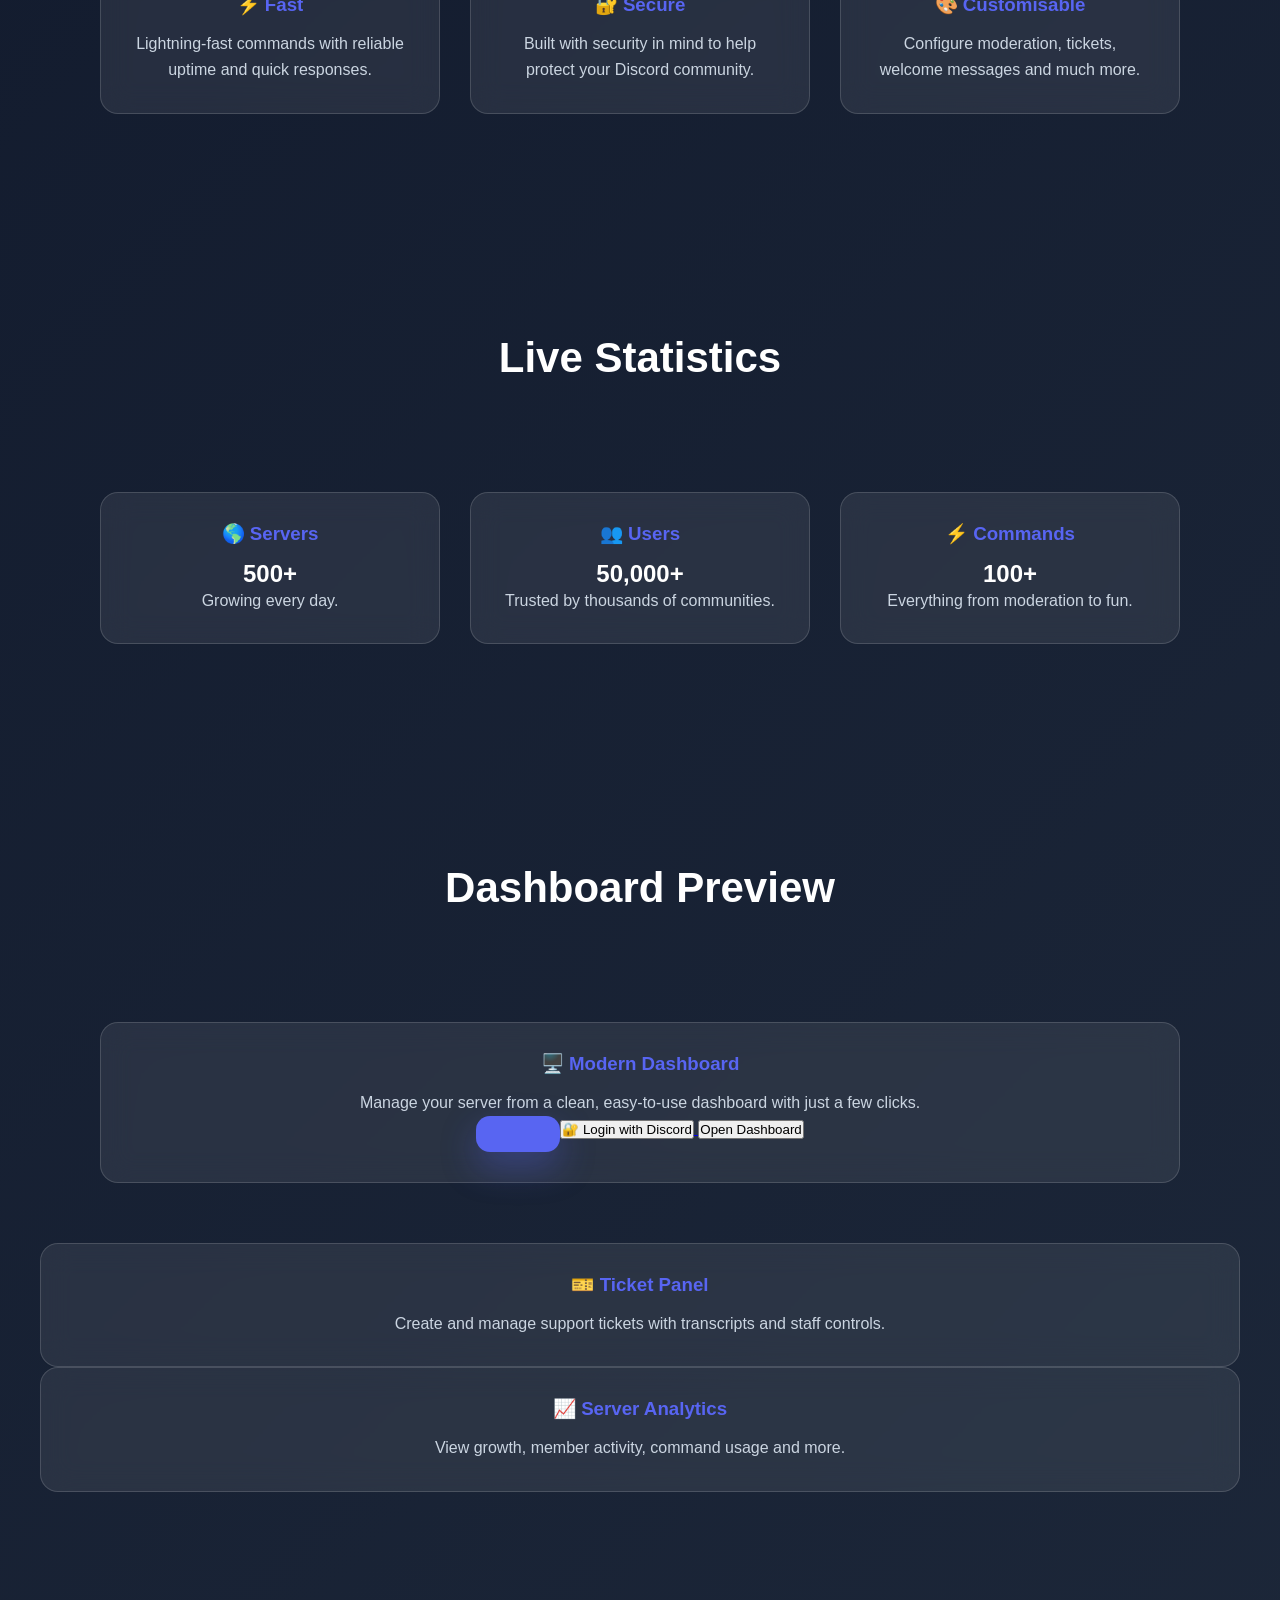
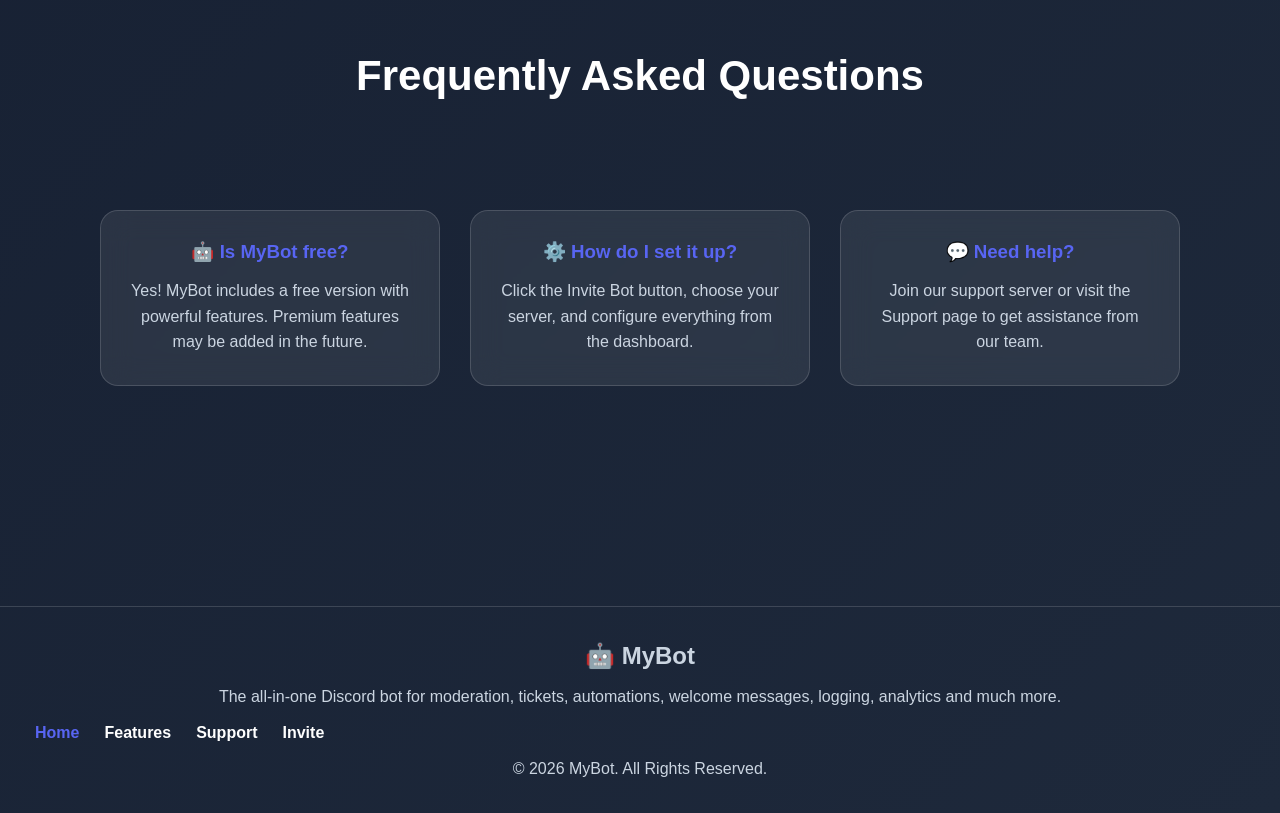
==== commit 87a5be7e: "Update index.html" ====
--- a/index.html
+++ b/index.html
@@ -217,7 +217,21 @@
             </p>
 
             <button class="invite">
-                Open Dashboard
+               <div class="login-buttons">
+
+<a href="dashboard.html">
+<button class="discord-login">
+🔐 Login with Discord
+</button>
+</a>
+
+<a href="dashboard.html">
+<button class="dashboard-btn">
+Open Dashboard
+</button>
+</a>
+
+</div>
             </button>
 
         </div>
